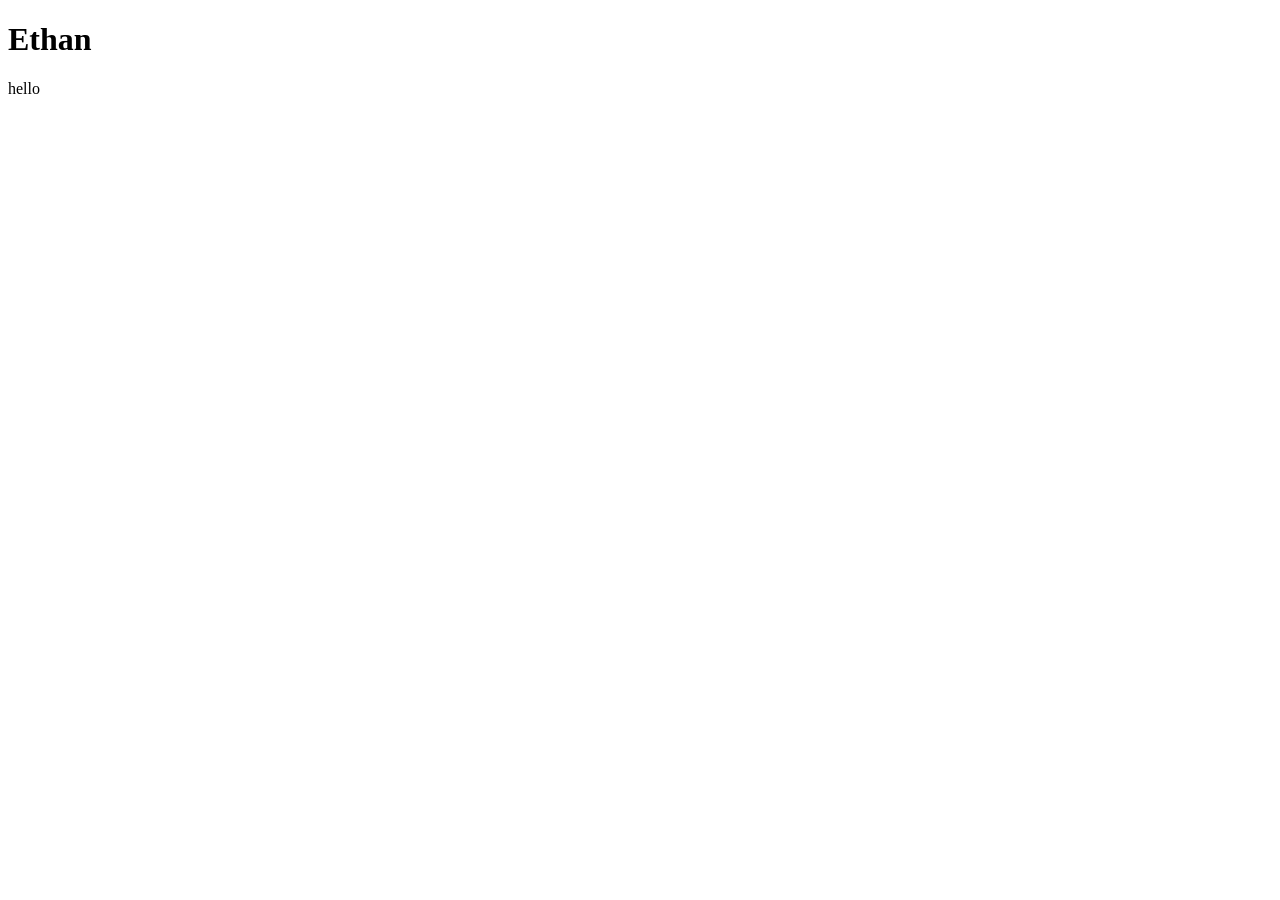
==== index.html @ 0eb0511b "add index.html with name" ====
<!DOCTYPE html>
<html lang="en">
<head>
    <meta charset="UTF-8">
    <meta name="viewport" content="width=device-width, initial-scale=1.0">
    <title>Ethan Lam: Personal Site and Portfolio</title>
    <h1>Ethan</h1>
    <p>hello</p>
</head>
<body>
    
</body>
</html>
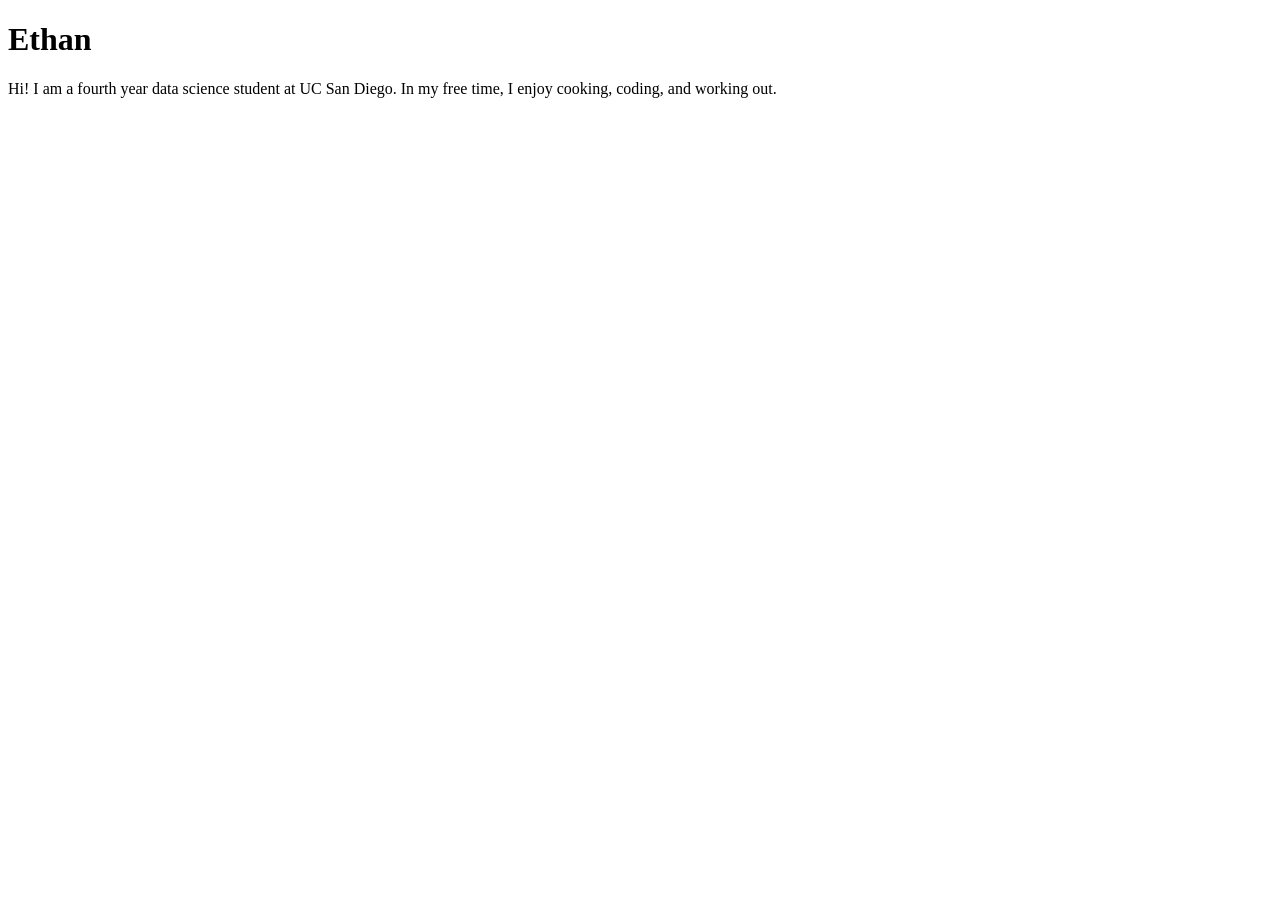
==== commit 996e94dc: "Changed description" ====
--- a/index.html
+++ b/index.html
@@ -5,7 +5,8 @@
     <meta name="viewport" content="width=device-width, initial-scale=1.0">
     <title>Ethan Lam: Personal Site and Portfolio</title>
     <h1>Ethan</h1>
-    <p>hello</p>
+    <p>Hi! I am a fourth year data science student at UC San Diego.
+     In my free time, I enjoy cooking, coding, and working out.</p>
 </head>
 <body>
     
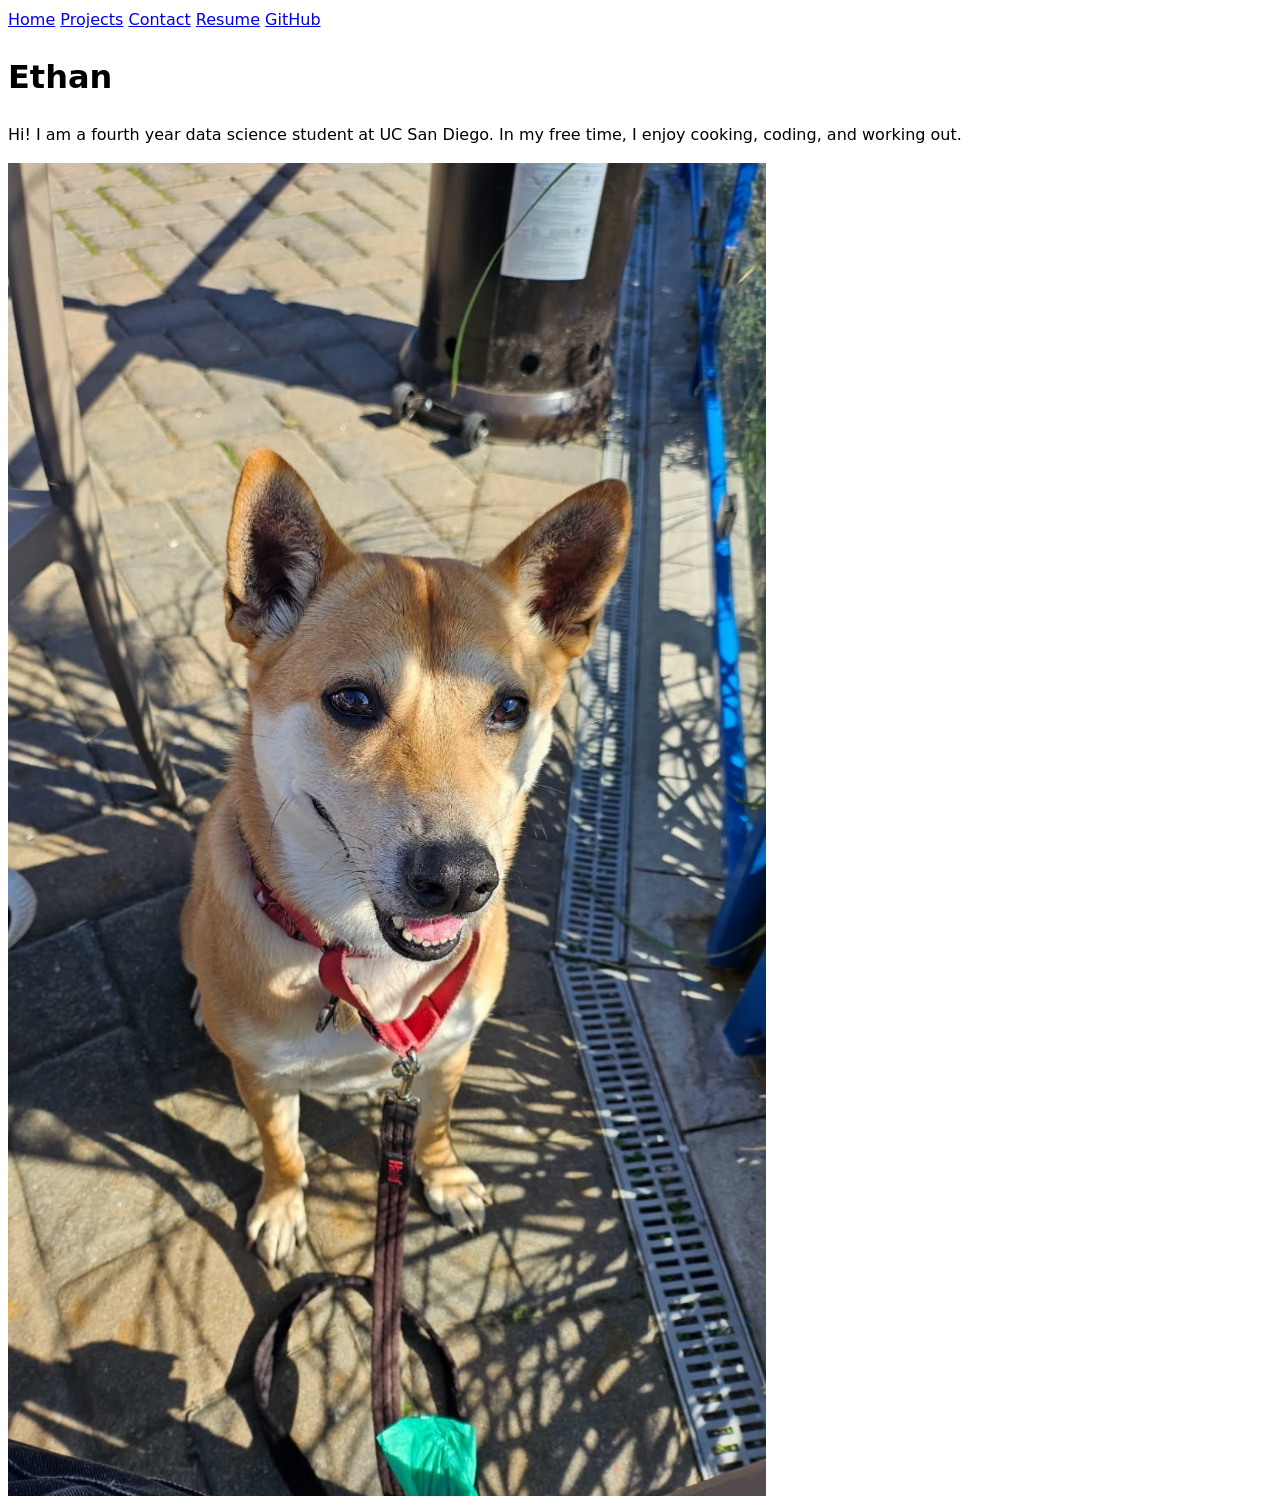
==== commit 144604a7: "Added Resume section and updated nav menu." ====
--- a/index.html
+++ b/index.html
@@ -3,12 +3,21 @@
 <head>
     <meta charset="UTF-8">
     <meta name="viewport" content="width=device-width, initial-scale=1.0">
+    <nav>
+        <a href="../index.html">Home</a>
+        <a href="../projects/index.html">Projects</a>
+        <a href="../contact/index.html">Contact</a>
+        <a href="../cv/index.html">Resume</a>
+        <a href="https://github.com/eatangit" target="_blank">GitHub</a>
+    </nav>
     <title>Ethan Lam: Personal Site and Portfolio</title>
+    <link rel = "stylesheet" href = "style.css">
     <h1>Ethan</h1>
     <p>Hi! I am a fourth year data science student at UC San Diego.
      In my free time, I enjoy cooking, coding, and working out.</p>
 </head>
+<img src = "images/IMG_7987.jpg" alt = "My Dog" style = "max-width: 60%; height: auto;">
 <body>
-    
+
 </body>
 </html>
--- a/style.css
+++ b/style.css
@@ -0,0 +1,6 @@
+body {
+  /* Set line height to 1.5 times the font size
+	   and use the OS’s UI font as the website font
+	 */
+  font: 100%/1.5 system-ui;
+}
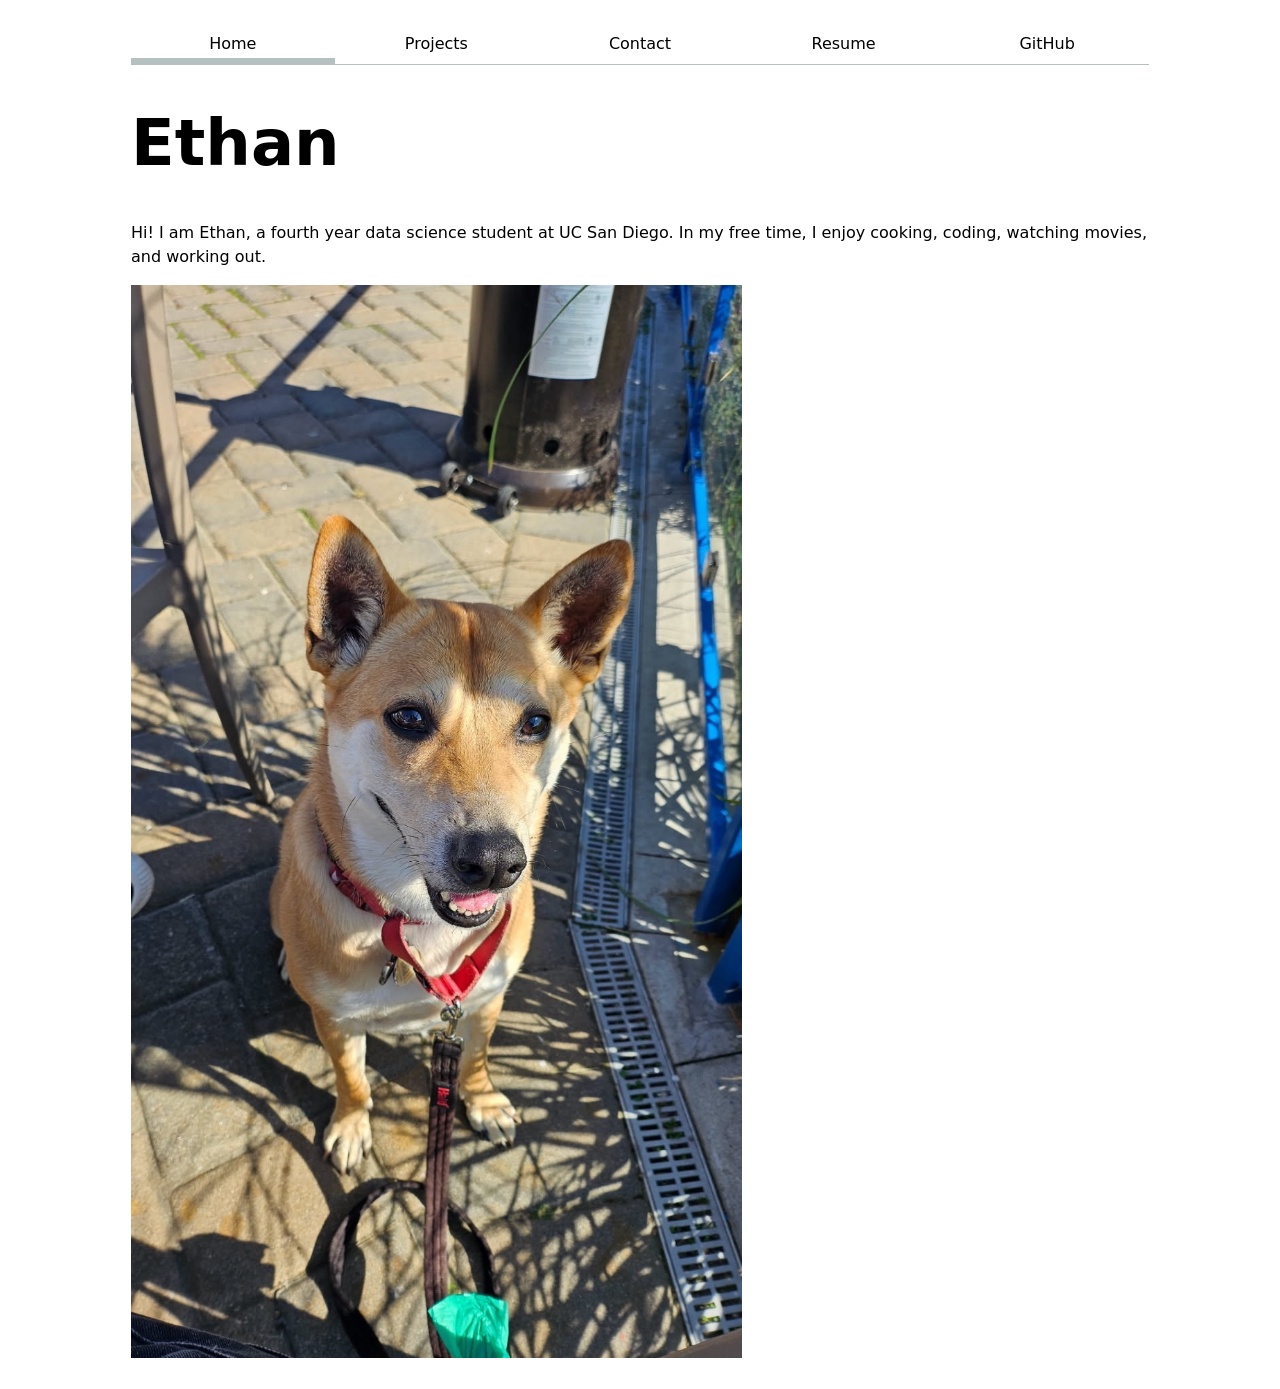
==== commit 7d69e6f5: "added project section and improved portfolio style" ====
--- a/index.html
+++ b/index.html
@@ -3,21 +3,21 @@
 <head>
     <meta charset="UTF-8">
     <meta name="viewport" content="width=device-width, initial-scale=1.0">
+    <title>Ethan Lam: Personal Site and Portfolio</title>
+    <link rel = "stylesheet" href = "style.css">
+</head>
+<body>
     <nav>
-        <a href="../index.html">Home</a>
-        <a href="../projects/index.html">Projects</a>
-        <a href="../contact/index.html">Contact</a>
-        <a href="../cv/index.html">Resume</a>
+        <a href="index.html" class="current">Home</a>
+        <a href="projects/index.html">Projects</a>
+        <a href="contact/index.html">Contact</a>
+        <a href="cv/index.html">Resume</a>
         <a href="https://github.com/eatangit" target="_blank">GitHub</a>
     </nav>
-    <title>Ethan Lam: Personal Site and Portfolio</title>
-    <link rel = "stylesheet" href = "style.css">
     <h1>Ethan</h1>
-    <p>Hi! I am a fourth year data science student at UC San Diego.
-     In my free time, I enjoy cooking, coding, and working out.</p>
-</head>
-<img src = "images/IMG_7987.jpg" alt = "My Dog" style = "max-width: 60%; height: auto;">
-<body>
-
+    <p>Hi! I am Ethan, a fourth year data science student at UC San Diego. 
+     In my free time, I enjoy cooking, coding, watching movies, and working out.
+    </p>
+    <img src = "images/IMG_7987.jpg" alt = "My Dog" style = "max-width: 60%; height: auto;">
 </body>
 </html>
--- a/style.css
+++ b/style.css
@@ -1,6 +1,83 @@
+:root {
+  --color-accent: oklch(65% 50% 0);
+  accent-color: var(--color-accent);
+}
+
 body {
-  /* Set line height to 1.5 times the font size
-	   and use the OS’s UI font as the website font
-	 */
+  
   font: 100%/1.5 system-ui;
+  max-width: 100ch;
+  margin-inline: auto;  
+  padding: 1em;
+
+}
+
+nav {
+  display: flex;
+  margin-bottom: 1em;
+  border-bottom: 1px solid oklch(80% 3% 200);
+}
+
+nav a {
+  flex: 1;
+  text-decoration: none;
+  color: inherit;
+  text-align: center;
+  padding: 0.5em;
+}
+
+nav a.current {
+  border-bottom: 0.4em solid oklch(80% 3% 200);
+  padding-bottom: 0.1em;
+}
+
+nav a:hover {
+  border-bottom: 0.4em solid var(--color-accent);
+  padding-bottom: 0.1em;
+  background-color: oklch(from var(--color-accent) 95% 5% h);
+}
+
+input, textarea, button {
+  font:inherit;
+}
+
+form {
+  display: grid;
+  grid-template-columns: auto 1fr;
+  gap: 1em;
+}
+
+form label {
+  display: grid;
+  grid-template-columns: subgrid;
+  grid-column: 1 / -1;
+}
+
+form button {
+  grid-column: 1 / -1;
+}
+
+.projects {
+  display: grid;
+  grid-template-columns: repeat(auto-fill, minmax(15em, 1fr));
+  gap: 1em;
+}
+
+.projects article {
+  grid-template-rows: subgrid;
+  grid-row: span 3;
+  display:grid;
+}
+
+.projects h2 {
+  margin: 0;
+}
+
+h1 {
+  font-size: 400%;
+}
+
+h1, h2, h3, h4, h5, h6 {
+  line-height: 1.1;
+  text-wrap: balance;
 }
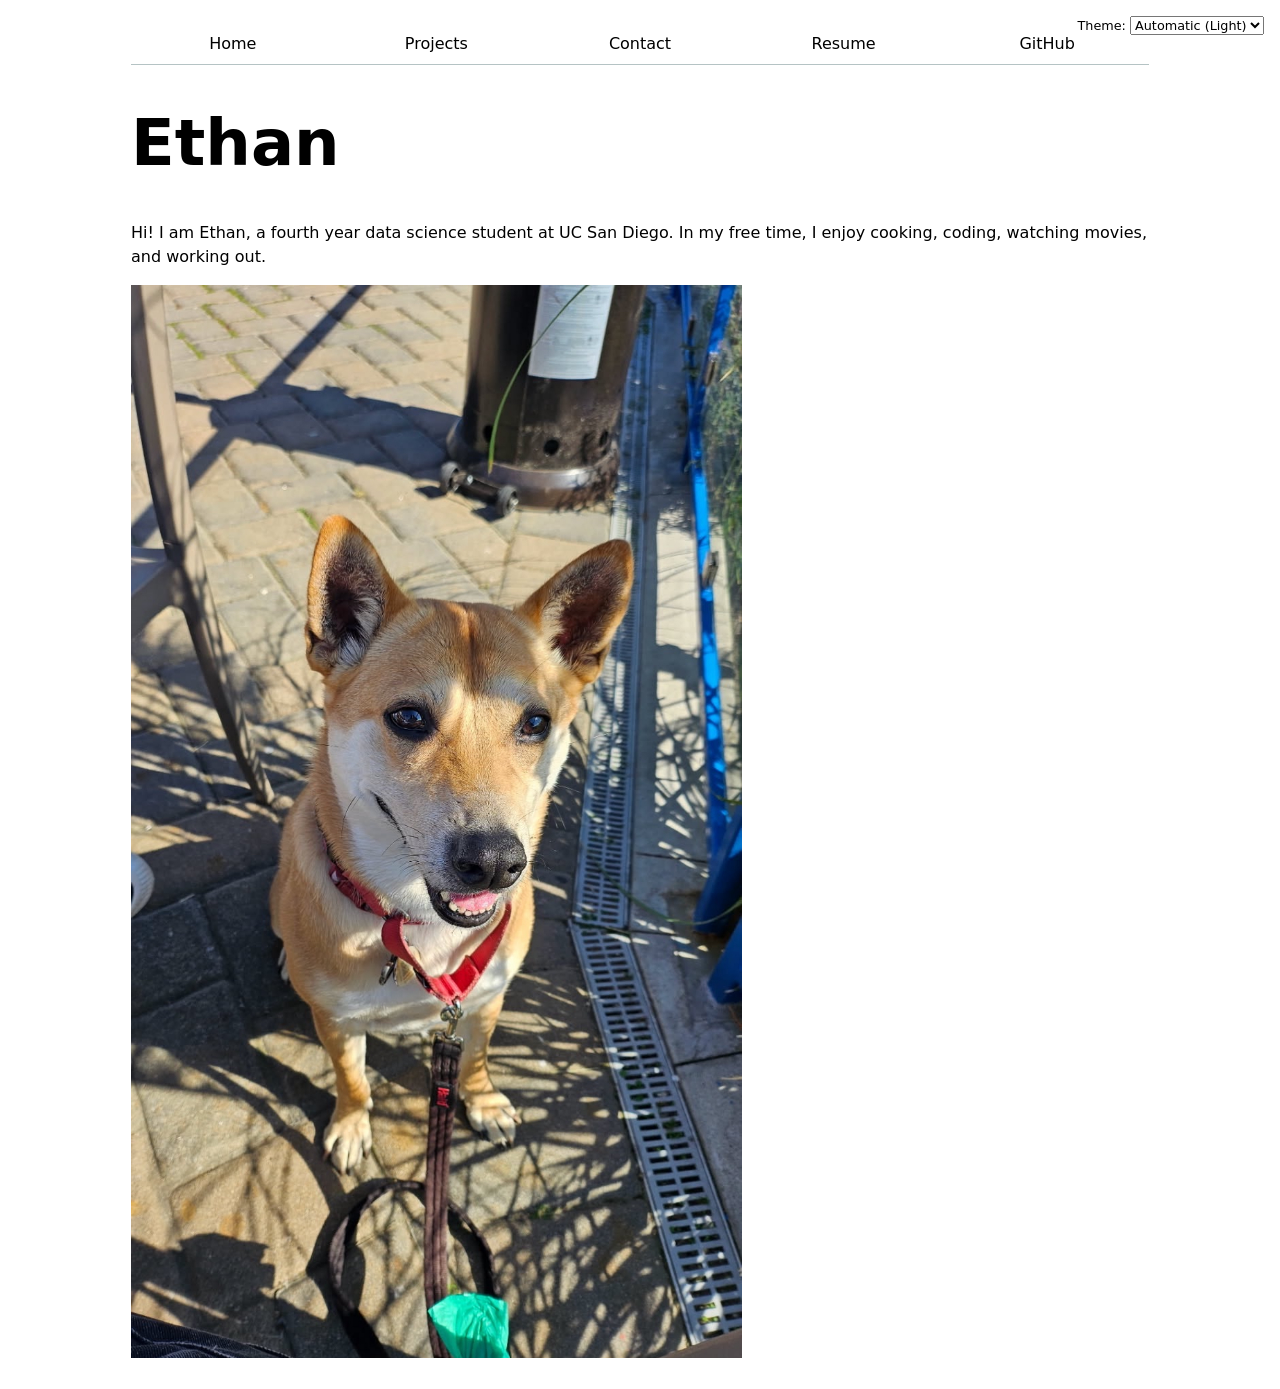
==== commit 166ee197: "added js to fix update nav bar, add light dark modes, and updated contact interaction" ====
--- a/index.html
+++ b/index.html
@@ -5,15 +5,10 @@
     <meta name="viewport" content="width=device-width, initial-scale=1.0">
     <title>Ethan Lam: Personal Site and Portfolio</title>
     <link rel = "stylesheet" href = "style.css">
+    <script type = "module" src="global.js"></script>
 </head>
 <body>
-    <nav>
-        <a href="index.html" class="current">Home</a>
-        <a href="projects/index.html">Projects</a>
-        <a href="contact/index.html">Contact</a>
-        <a href="cv/index.html">Resume</a>
-        <a href="https://github.com/eatangit" target="_blank">GitHub</a>
-    </nav>
+    
     <h1>Ethan</h1>
     <p>Hi! I am Ethan, a fourth year data science student at UC San Diego. 
      In my free time, I enjoy cooking, coding, watching movies, and working out.
--- a/style.css
+++ b/style.css
@@ -1,6 +1,8 @@
 :root {
   --color-accent: oklch(65% 50% 0);
   accent-color: var(--color-accent);
+  color-scheme: light dark;
+  --border-color: oklch(50% 10% 200 / 40%);
 }
 
 body {
@@ -13,9 +15,10 @@
 }
 
 nav {
+  --border-color: oklch(50% 10% 200 / 40%);
   display: flex;
   margin-bottom: 1em;
-  border-bottom: 1px solid oklch(80% 3% 200);
+  border-bottom: 1px solid var(--border-color);
 }
 
 nav a {
@@ -27,17 +30,24 @@
 }
 
 nav a.current {
-  border-bottom: 0.4em solid oklch(80% 3% 200);
+  border-bottom: 0.4em solid var(--border-color);
   padding-bottom: 0.1em;
 }
 
 nav a:hover {
   border-bottom: 0.4em solid var(--color-accent);
   padding-bottom: 0.1em;
-  background-color: oklch(from var(--color-accent) 95% 5% h);
+  background-color: color-mix(in oklch, var(--color-accent), canvas 85%);
 }
 
-input, textarea, button {
+.color-scheme {
+  position: absolute;
+  top: 1rem;
+  right: 1rem;
+  font-size: 80%;
+}
+
+input, textarea, button, select {
   font:inherit;
 }
 
@@ -80,4 +90,59 @@
 h1, h2, h3, h4, h5, h6 {
   line-height: 1.1;
   text-wrap: balance;
+}
+
+.skills ul {
+  display: flex;
+  flex-wrap: wrap;
+  gap: 0.5em;
+  list-style: none;
+  padding: 0;
+}
+
+.skills li {
+  background-color: color-mix(in oklch, var(--color-accent), canvas 85%);
+  padding: 0.2em 0.7em;
+  border-radius: 1em;
+}
+
+.education ul {
+  display: flex;
+  flex-wrap: wrap;
+  gap: 0.5em;
+  list-style: none;
+  padding: 0;
+}
+
+.education li {
+  background-color: color-mix(in oklch, var(--color-accent), canvas 85%);
+  padding: 0.2em 0.7em;
+  border-radius: 1em;
+}
+
+.experience {
+  display: grid;
+  grid-template-columns: repeat(auto-fill, minmax(20em, 1fr));
+  gap: 1em;
+}
+
+.experience article {
+  border: 1px solid var(--border-color);
+  border-radius: 0.5em;
+  padding: 1em;
+}
+
+.experience h2 {
+  grid-column: 1 / -1;
+}
+
+.experience h3 {
+    margin-top: 0;
+    margin-bottom: 0;
+}
+
+.extracurriculars article{
+  border-left: 0.25em solid var(--color-accent);
+  padding-left: 1em;
+  margin-block: 1em;
 }
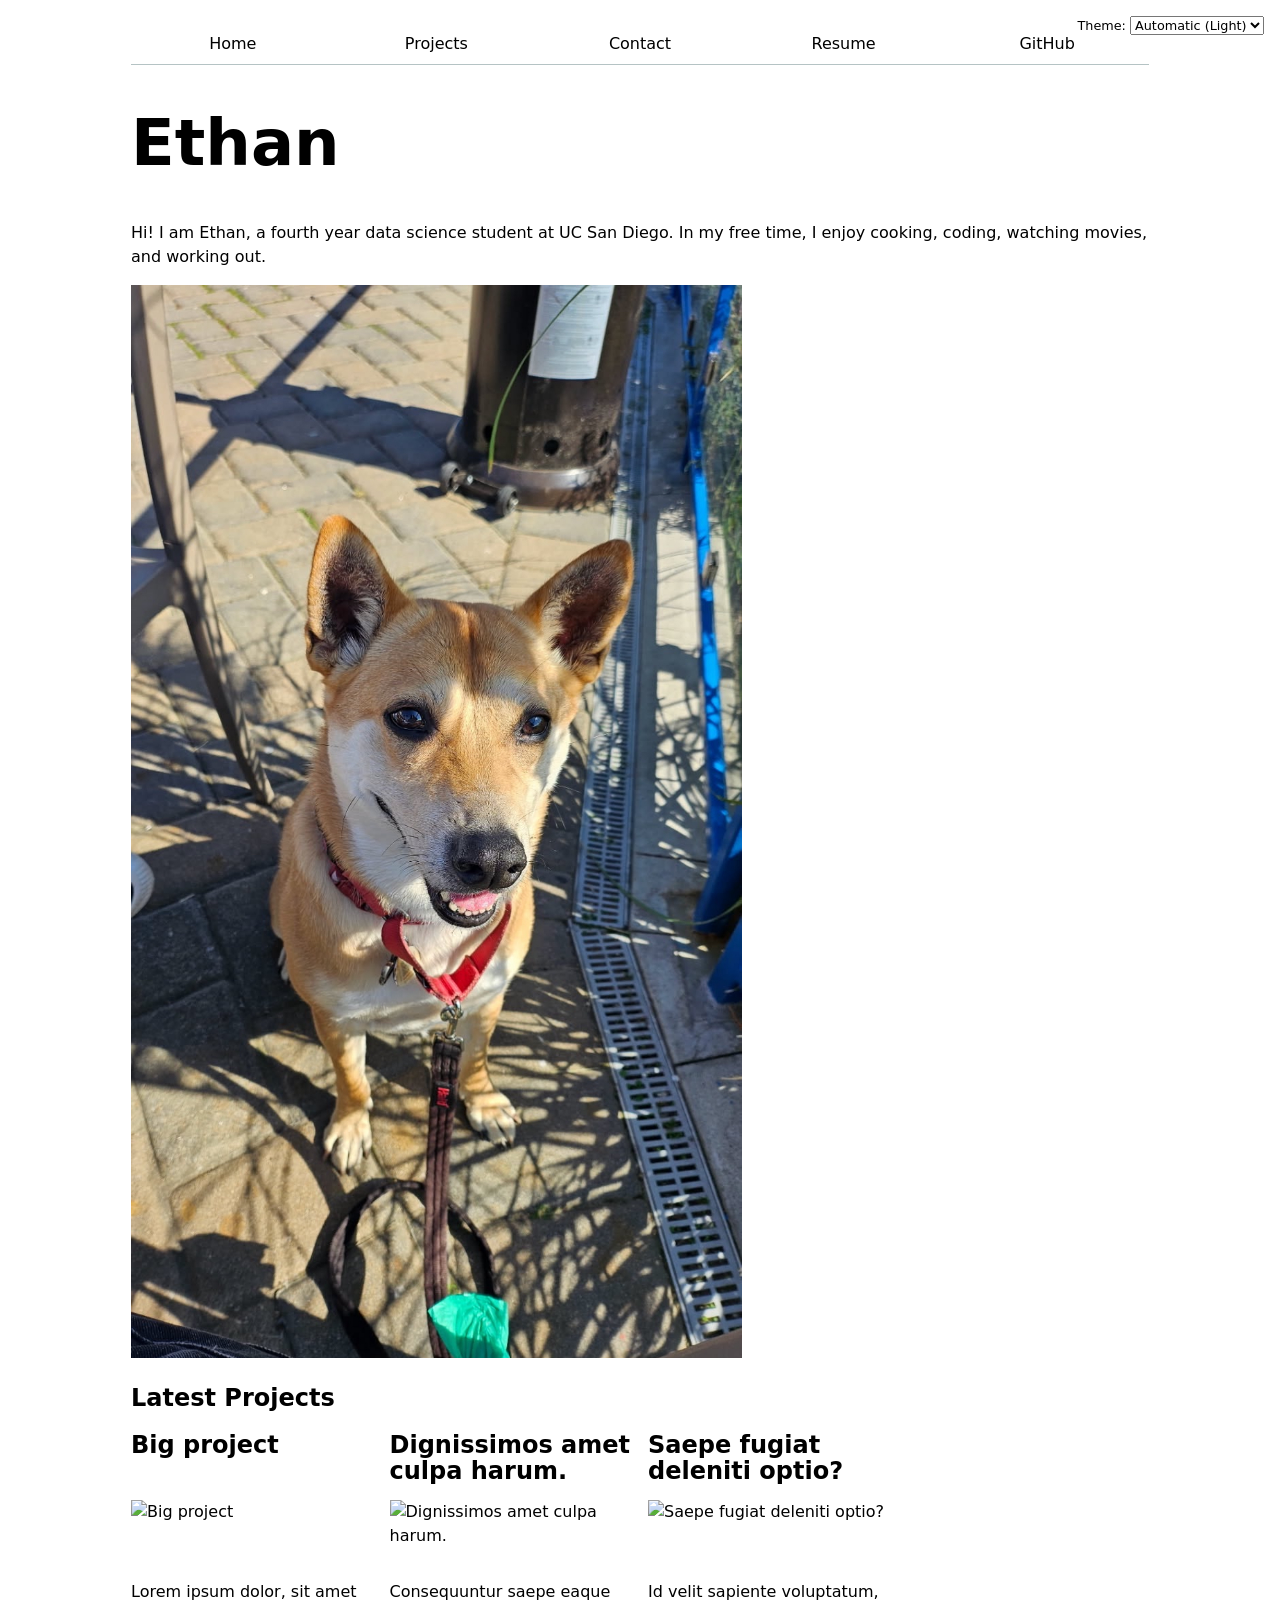
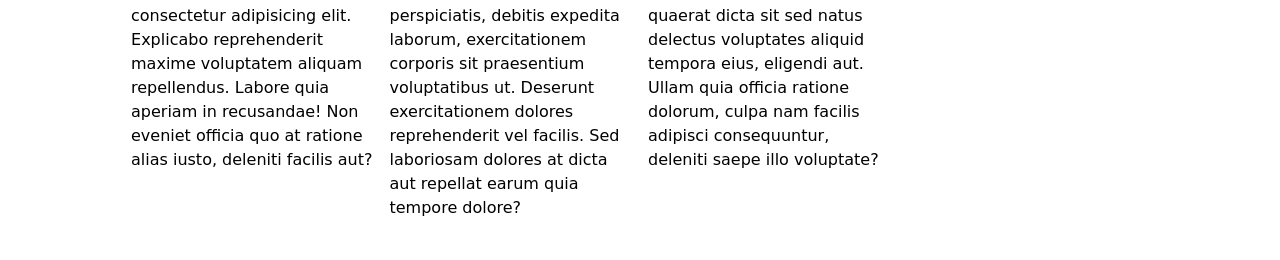
==== commit 5f3e0ad1: "added index.js, github stats, and latest projects" ====
--- a/index.html
+++ b/index.html
@@ -6,6 +6,8 @@
     <title>Ethan Lam: Personal Site and Portfolio</title>
     <link rel = "stylesheet" href = "style.css">
     <script type = "module" src="global.js"></script>
+    <script src="index.js" type="module" defer></script>
+
 </head>
 <body>
     
@@ -14,5 +16,10 @@
      In my free time, I enjoy cooking, coding, watching movies, and working out.
     </p>
     <img src = "images/IMG_7987.jpg" alt = "My Dog" style = "max-width: 60%; height: auto;">
+    <div id="profile-stats"></div>
+    <h2>Latest Projects</h2>
+    <div class="projects">
+         <!-- Dynamically added content will appear here -->
+    </div>
 </body>
 </html>
--- a/style.css
+++ b/style.css
@@ -145,4 +145,20 @@
   border-left: 0.25em solid var(--color-accent);
   padding-left: 1em;
   margin-block: 1em;
+}
+
+#profile-stats dl {
+  display: grid;
+  grid-template-columns: repeat(4, 1fr);
+}
+
+#profile-stats dt {
+  grid-row: 1;
+}
+
+#profile-stats dd {
+  grid-row: 2;
+  margin: 0;
+  font-size: 2em;
+  font-weight: bold;
 }
